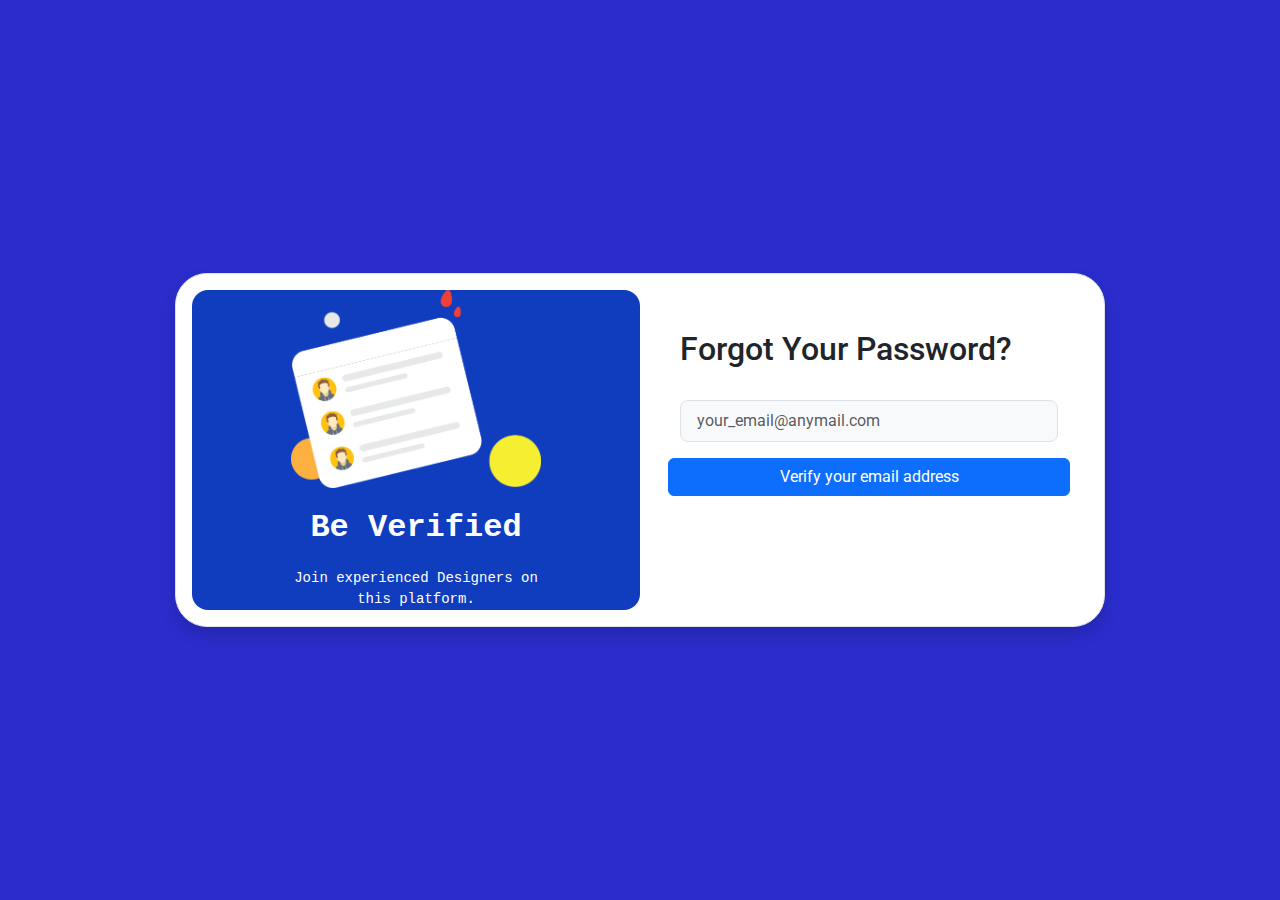
==== forgot-password.html @ 74325963 "new updates" ====
<!DOCTYPE html>
<html lang="en">

<head>
    <meta charset="UTF-8">
    <meta name="viewport" content="width=device-width, initial-scale=1.0">
    <link rel="stylesheet" href="https://cdn.jsdelivr.net/npm/bootstrap@5.3.2/dist/css/bootstrap.min.css">
    <script src="https://cdn.jsdelivr.net/npm/bootstrap@5.3.2/dist/js/bootstrap.bundle.min.js"></script>
    <link rel="stylesheet" href="style-forgot.css">
    <link rel="stylesheet" href="">
    <title>Forgot Password</title>
</head>

<body>

     <!-- MODAL -->
     <div class="modal fade" id="enterCodeModal" tableIndex="-1" role="dialog" aria-labelledby="enterCodeModalLabel"
     aria-hidden="true">
     <div class="modal-dialog" role="document">
         <div class="modal-content">
             <div class="modal-header">
                 <h5 class="modal-title" id="signUpModalLabel">Verify your email.</h5>
                 <button type="button" class="close" onclick="closeModal()" data-dismiss="modal" aria-label="Close">
                     <span aria-hidden="true">&times;</span>
                 </button>
             </div>
             <div class="modal-body">
                 <div class="form-group">
                     <label for="verifyCode">Enter the code:</label>
                     <input type="text" class="form-control" id="input-code" placeholder="_ _ _ _ _ _">
                 </div>
             </div>
             <div class="modal-footer">
                 <button type="button" class="btn btn-secondary" onclick="closeModal()"
                     data-dismiss="modal">Close</button>
                 <button type="button" class="btn btn-primary" onclick="verifyCode()">Verify</button>
             </div>
         </div>
     </div>
 </div>
 <!-- MODAL -->

    <!-- main container -->
    <div class="container d-flex justify-content-center align-items-center min-vh-100">
        <div class="row border rounded-5 p-3 bg-white shadow box-area">

            <div class="col-md-6 rounded-4 d-flex justify-content-center align-items-center flex-column left-box"
                style="background: #103cbe;">
                <div class="featured-image mb-3">
                    <img src="images/1.png" class="img-fluid" style="width: 250px;">
                </div>
                <p class="text-white fs-2" style="font-family: 'Courier New', Courier, monospace; font-weight: 600;">Be
                    Verified</p>
                <small class="text-white text-wrap text-center"
                    style="width: 17rem;  font-family: 'Courier New', Courier, monospace;">Join experienced Designers on
                    this platform.</small>

            </div>

            <div class="col-md-6 right-box">
                <div class="row align-items-center">
                    <div class="header-text mb-4">
                        <h2>Forgot Your Password?</h2>
                    </div>
                    <div class="input-group mb-3">
                        <input id="input-mail" type="text" class="form-control form-control-lg bg-light fs-6"
                            placeholder="your_email@anymail.com">
                    </div>

                    <button class="btn btn-primary" onclick="openModal()">Verify your email address</button>
                </div>
            </div>
        </div>
    </div>
    <script src="forgot-script.js"></script>
</body>

</html>
---- style-forgot.css ----
@import url('https://fonts.googleapis.com/css2?family=Roboto:wght@400;500&display=swap');

body {
    font-family: 'Roboto', sans-serif;
    background-color: #2a2dcc;
}

.right-box{
    padding: 40px 30px 40px 40px;
}

.box-area {
    width: 930px;
}
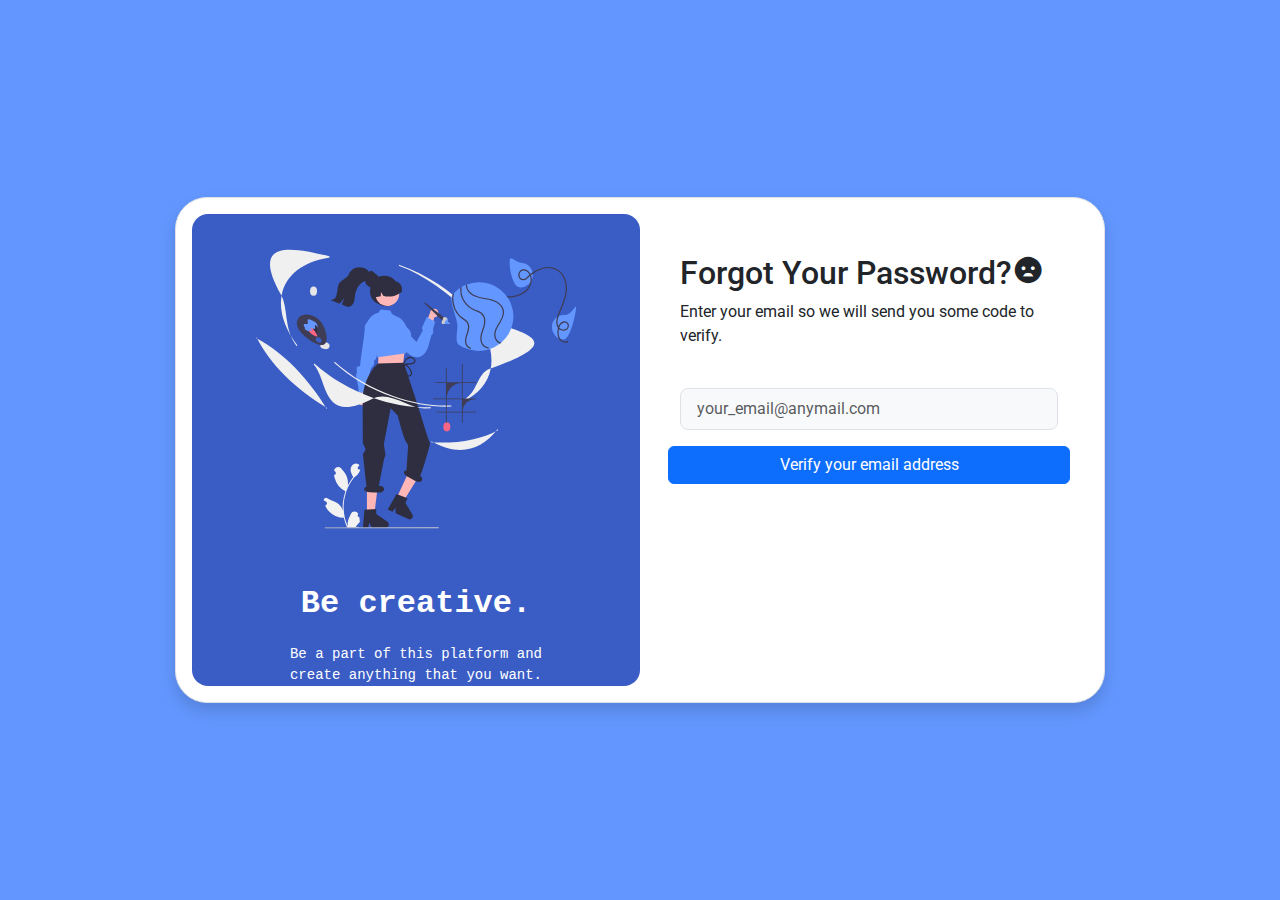
==== commit 50141373: "added some svg" ====
--- a/forgot-password.html
+++ b/forgot-password.html
@@ -4,63 +4,64 @@
 <head>
     <meta charset="UTF-8">
     <meta name="viewport" content="width=device-width, initial-scale=1.0">
+    <link href='https://unpkg.com/boxicons@2.1.4/css/boxicons.min.css' rel='stylesheet'>
     <link rel="stylesheet" href="https://cdn.jsdelivr.net/npm/bootstrap@5.3.2/dist/css/bootstrap.min.css">
     <script src="https://cdn.jsdelivr.net/npm/bootstrap@5.3.2/dist/js/bootstrap.bundle.min.js"></script>
-    <link rel="stylesheet" href="style-forgot.css">
+    <link rel="stylesheet" href="styles.css">
     <link rel="stylesheet" href="">
     <title>Forgot Password</title>
 </head>
 
 <body>
 
-     <!-- MODAL -->
-     <div class="modal fade" id="enterCodeModal" tableIndex="-1" role="dialog" aria-labelledby="enterCodeModalLabel"
-     aria-hidden="true">
-     <div class="modal-dialog" role="document">
-         <div class="modal-content">
-             <div class="modal-header">
-                 <h5 class="modal-title" id="signUpModalLabel">Verify your email.</h5>
-                 <button type="button" class="close" onclick="closeModal()" data-dismiss="modal" aria-label="Close">
-                     <span aria-hidden="true">&times;</span>
-                 </button>
-             </div>
-             <div class="modal-body">
-                 <div class="form-group">
-                     <label for="verifyCode">Enter the code:</label>
-                     <input type="text" class="form-control" id="input-code" placeholder="_ _ _ _ _ _">
-                 </div>
-             </div>
-             <div class="modal-footer">
-                 <button type="button" class="btn btn-secondary" onclick="closeModal()"
-                     data-dismiss="modal">Close</button>
-                 <button type="button" class="btn btn-primary" onclick="verifyCode()">Verify</button>
-             </div>
-         </div>
-     </div>
- </div>
- <!-- MODAL -->
+    <!-- MODAL -->
+    <div class="modal fade" id="enterCodeModal" tableIndex="-1" role="dialog" aria-labelledby="enterCodeModalLabel"
+        aria-hidden="true">
+        <div class="modal-dialog" role="document">
+            <div class="modal-content">
+                <div class="modal-header">
+                    <h5 class="modal-title" id="signUpModalLabel">Verify your email.</h5>
+                    <button type="button" class="close" onclick="closeModal()" data-dismiss="modal" aria-label="Close">
+                        <span aria-hidden="true">&times;</span>
+                    </button>
+                </div>
+                <div class="modal-body">
+                    <div class="form-group">
+                        <label for="verifyCode">Enter the code:</label>
+                        <input type="text" class="form-control" id="input-code" placeholder="_ _ _ _ _ _">
+                    </div>
+                </div>
+                <div class="modal-footer">
+                    <button type="button" class="btn btn-secondary" onclick="closeModal()"
+                        data-dismiss="modal">Close</button>
+                    <button type="button" class="btn btn-primary" onclick="verifyCode()">Verify</button>
+                </div>
+            </div>
+        </div>
+    </div>
+    <!-- MODAL -->
 
     <!-- main container -->
     <div class="container d-flex justify-content-center align-items-center min-vh-100">
         <div class="row border rounded-5 p-3 bg-white shadow box-area">
 
             <div class="col-md-6 rounded-4 d-flex justify-content-center align-items-center flex-column left-box"
-                style="background: #103cbe;">
+                style="background: #3a5cc5;">
                 <div class="featured-image mb-3">
-                    <img src="images/1.png" class="img-fluid" style="width: 250px;">
+                    <img src="images/create.svg" class="img-fluid" style="width: 320px; height: 350px;">
                 </div>
                 <p class="text-white fs-2" style="font-family: 'Courier New', Courier, monospace; font-weight: 600;">Be
-                    Verified</p>
+                    creative.</p>
                 <small class="text-white text-wrap text-center"
-                    style="width: 17rem;  font-family: 'Courier New', Courier, monospace;">Join experienced Designers on
-                    this platform.</small>
+                    style="width: 17rem;  font-family: 'Courier New', Courier, monospace;">Be a part of this platform and create anything that you want.</small>
 
             </div>
 
             <div class="col-md-6 right-box">
                 <div class="row align-items-center">
                     <div class="header-text mb-4">
-                        <h2>Forgot Your Password?</h2>
+                        <h2>Forgot Your Password?<i class='bx bxs-sad'></i></h2>
+                        <p>Enter your email so we will send you some code to verify.</p>
                     </div>
                     <div class="input-group mb-3">
                         <input id="input-mail" type="text" class="form-control form-control-lg bg-light fs-6"
--- a/styles.css
+++ b/styles.css
@@ -0,0 +1,51 @@
+@import url("https://fonts.googleapis.com/css2?family=Roboto:wght@400;500&display=swap");
+@import url("https://fonts.googleapis.com/css2?family=Roboto:wght@400;500&display=swap");
+body {
+  font-family: "Roboto", sans-serif;
+  background: #ececec;
+}
+
+/* login container */
+.box-area {
+  width: 930px;
+}
+
+/* right box */
+.right-box {
+  padding: 40px 30px 40px 40px;
+}
+
+/* custom placeholder */
+::-moz-placeholder {
+  font-size: 16px;
+}
+::placeholder {
+  font-size: 16px;
+}
+
+/* MEDIAQUERIES */
+/* for small screens */
+@media only screen and (max-width: 768px) {
+  .box-area {
+    margin: 0 10px;
+  }
+  .left-box {
+    height: 100px;
+    overflow: hidden;
+  }
+  .right-box {
+    padding: 20px;
+  }
+}
+body {
+  font-family: "Roboto", sans-serif;
+  background-color: #6397FF;
+}
+
+.right-box {
+  padding: 40px 30px 40px 40px;
+}
+
+.box-area {
+  width: 930px;
+}/*# sourceMappingURL=styles.css.map */